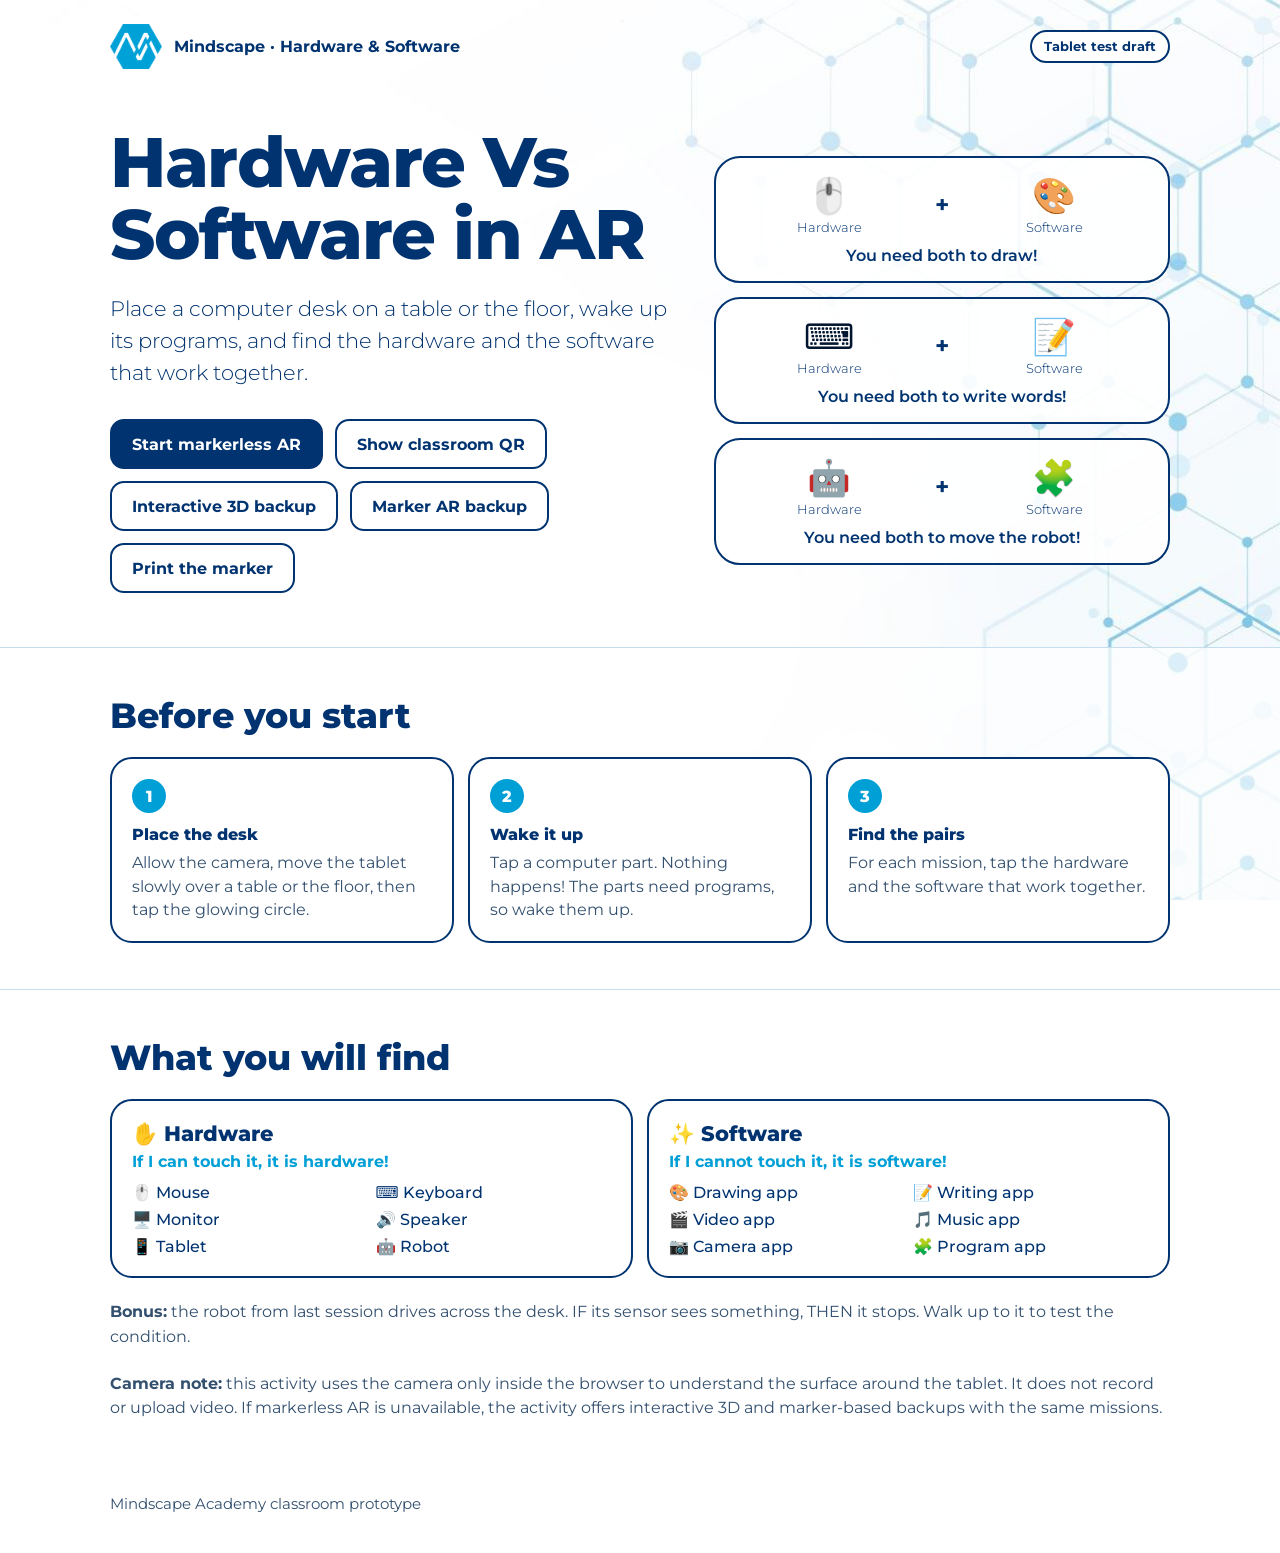
==== index.html @ 8cd68076 "Hardware & Software AR classroom activity "Wake up the desk": place a computer desk in AR, wake its " ====
<!doctype html>
<html lang="en">
<head>
  <meta charset="utf-8">
  <meta name="viewport" content="width=device-width, initial-scale=1">
  <meta name="theme-color" content="#003370">
  <meta name="description" content="A browser-based augmented reality activity about hardware and software for young learners.">
  <title>Hardware &amp; Software AR Explorer</title>
  <link rel="icon" type="image/png" href="assets/mindscape-mark.png">
  <link rel="stylesheet" href="styles.css?v=1">
</head>
<body>
  <header class="site-header shell">
    <div class="brand"><img class="brand-mark" src="assets/mindscape-mark.png" alt=""><span>Mindscape · Hardware &amp; Software</span></div>
    <span class="draft-tag">Tablet test draft</span>
  </header>

  <main>
    <section class="hero shell">
      <div>
        <h1>Hardware Vs Software in AR</h1>
        <p class="lead">Place a computer desk on a table or the floor, wake up its programs, and find the hardware and the software that work together.</p>
        <div class="actions">
          <a class="button button-primary" href="ar.html">Start markerless AR</a>
          <a class="button button-secondary" href="qr.html">Show classroom QR</a>
          <a class="button button-secondary" href="preview.html">Interactive 3D backup</a>
          <a class="button button-secondary" href="marker-ar.html">Marker AR backup</a>
          <a class="button button-secondary" href="marker.html">Print the marker</a>
        </div>
      </div>

      <div class="pairs" aria-label="Hardware and software pairs">
        <article class="pair"><div><span>🖱️</span><small>Hardware</small></div><b>+</b><div><span>🎨</span><small>Software</small></div><p>You need both to draw!</p></article>
        <article class="pair"><div><span>⌨️</span><small>Hardware</small></div><b>+</b><div><span>📝</span><small>Software</small></div><p>You need both to write words!</p></article>
        <article class="pair"><div><span>🤖</span><small>Hardware</small></div><b>+</b><div><span>🧩</span><small>Software</small></div><p>You need both to move the robot!</p></article>
      </div>
    </section>

    <section class="section">
      <div class="shell">
        <h2>Before you start</h2>
        <div class="steps">
          <article class="step"><span class="step-number">1</span><strong>Place the desk</strong><p>Allow the camera, move the tablet slowly over a table or the floor, then tap the glowing circle.</p></article>
          <article class="step"><span class="step-number">2</span><strong>Wake it up</strong><p>Tap a computer part. Nothing happens! The parts need programs, so wake them up.</p></article>
          <article class="step"><span class="step-number">3</span><strong>Find the pairs</strong><p>For each mission, tap the hardware and the software that work together.</p></article>
        </div>
      </div>
    </section>

    <section class="section">
      <div class="shell">
        <h2>What you will find</h2>
        <div class="kinds">
          <article class="kind">
            <h3>✋ Hardware</h3>
            <p class="rule">If I can touch it, it is hardware!</p>
            <ul><li>🖱️ Mouse</li><li>⌨️ Keyboard</li><li>🖥️ Monitor</li><li>🔊 Speaker</li><li>📱 Tablet</li><li>🤖 Robot</li></ul>
          </article>
          <article class="kind">
            <h3>✨ Software</h3>
            <p class="rule">If I cannot touch it, it is software!</p>
            <ul><li>🎨 Drawing app</li><li>📝 Writing app</li><li>🎬 Video app</li><li>🎵 Music app</li><li>📷 Camera app</li><li>🧩 Program app</li></ul>
          </article>
        </div>
        <p class="note"><strong>Bonus:</strong> the robot from last session drives across the desk. IF its sensor sees something, THEN it stops. Walk up to it to test the condition.</p>
        <p class="note"><strong>Camera note:</strong> this activity uses the camera only inside the browser to understand the surface around the tablet. It does not record or upload video. If markerless AR is unavailable, the activity offers interactive 3D and marker-based backups with the same missions.</p>
      </div>
    </section>
  </main>

  <footer class="shell">Mindscape Academy classroom prototype</footer>
</body>
</html>
---- styles.css ----
/* Landing page. The look follows the Mindscape lesson slides: white page with the
   pale hexagon network, navy titles, light body text, navy-outlined cards. */
@font-face {
  font-family: "Montserrat";
  src: url("assets/fonts/montserrat-var.woff2") format("woff2");
  font-weight: 100 900;
  font-display: swap;
}

:root {
  color-scheme: light;
  --navy: #003370;
  --brand: #009fd6;
  --ink: #00152f;
  --muted: #33506f;
  --line: #c5ddec;
}

* { box-sizing: border-box; }

html { font-family: Montserrat, ui-sans-serif, system-ui, -apple-system, "Segoe UI", sans-serif; }

body {
  margin: 0;
  min-height: 100vh;
  color: var(--ink);
  background: #ffffff url("assets/hex-background.jpg") right top / cover no-repeat fixed;
}

a { color: inherit; }

.shell {
  width: min(1060px, calc(100% - 32px));
  margin: 0 auto;
}

.site-header {
  display: flex;
  align-items: center;
  justify-content: space-between;
  gap: 18px;
  padding: 24px 0;
}

.brand {
  display: flex;
  align-items: center;
  gap: 12px;
  font-weight: 700;
  color: var(--navy);
}

.brand-mark { width: 52px; height: auto; }

.draft-tag {
  padding: 7px 12px;
  border: 2px solid var(--navy);
  border-radius: 999px;
  color: var(--navy);
  background: white;
  font-size: .8rem;
  font-weight: 700;
}

.hero {
  display: grid;
  grid-template-columns: minmax(0, 1.1fr) minmax(320px, .9fr);
  gap: 46px;
  align-items: center;
  padding: 34px 0 54px;
}

h1 {
  max-width: 720px;
  margin: 0;
  color: var(--navy);
  font-size: clamp(2.3rem, 6.4vw, 4.4rem);
  font-weight: 800;
  line-height: 1.02;
  letter-spacing: -.02em;
}

.lead {
  max-width: 620px;
  margin: 22px 0 0;
  color: var(--navy);
  font-size: clamp(1.05rem, 2.3vw, 1.3rem);
  font-weight: 300;
  line-height: 1.55;
}

.actions {
  display: flex;
  flex-wrap: wrap;
  gap: 12px;
  margin-top: 30px;
}

.button {
  display: inline-flex;
  min-height: 50px;
  align-items: center;
  justify-content: center;
  padding: 0 20px;
  border: 2px solid var(--navy);
  border-radius: 14px;
  font-size: 1rem;
  font-weight: 700;
  text-decoration: none;
  cursor: pointer;
}

.button-primary { color: white; background: var(--navy); }
.button-secondary { color: var(--navy); background: white; }

/* The "Let's think!" cards from the slides: hardware + software = it works. */
.pairs { display: grid; gap: 14px; }

.pair {
  display: grid;
  grid-template-columns: 1fr auto 1fr;
  align-items: center;
  gap: 6px 10px;
  padding: 16px 18px;
  border: 2px solid var(--navy);
  border-radius: 26px;
  background: rgba(255,255,255,.9);
  text-align: center;
}

.pair span { display: block; font-size: 2.2rem; }
.pair small { color: var(--navy); font-weight: 300; }
.pair b { color: var(--navy); font-size: 1.5rem; }
.pair p { grid-column: 1 / -1; margin: 4px 0 0; color: var(--navy); font-weight: 600; }

.section {
  padding: 46px 0;
  border-top: 1px solid var(--line);
  background: rgba(255,255,255,.72);
}

.section h2 {
  margin: 0 0 20px;
  color: var(--navy);
  font-size: clamp(1.55rem, 4vw, 2.2rem);
  font-weight: 800;
}

.steps, .kinds { display: grid; gap: 14px; }
.steps { grid-template-columns: repeat(3, 1fr); }
.kinds { grid-template-columns: repeat(2, 1fr); }

.step, .kind {
  padding: 20px;
  border: 2px solid var(--navy);
  border-radius: 22px;
  background: white;
}

.step-number {
  display: grid;
  width: 34px;
  height: 34px;
  place-items: center;
  margin-bottom: 12px;
  border-radius: 50%;
  color: white;
  background: var(--brand);
  font-weight: 800;
}

.step strong { color: var(--navy); font-weight: 800; }
.step p { margin: 7px 0 0; color: var(--muted); line-height: 1.45; }

.kind h3 { margin: 0; color: var(--navy); font-size: 1.3rem; font-weight: 800; }
.kind .rule { margin: 6px 0 12px; color: var(--brand); font-weight: 700; }
.kind ul { display: grid; grid-template-columns: repeat(2, 1fr); gap: 8px; margin: 0; padding: 0; list-style: none; color: var(--navy); font-weight: 500; }

.note {
  margin: 22px 0 0;
  color: var(--muted);
  line-height: 1.55;
}

footer {
  padding: 28px 0 40px;
  color: var(--muted);
  font-size: .92rem;
}

@media (max-width: 760px) {
  .hero { grid-template-columns: 1fr; padding-top: 18px; }
  .steps, .kinds { grid-template-columns: 1fr; }
  .site-header { align-items: flex-start; }
}

@media (max-width: 420px) {
  .shell { width: min(100% - 22px, 1060px); }
  .draft-tag { display: none; }
  .actions { display: grid; }
  .button { width: 100%; }
}
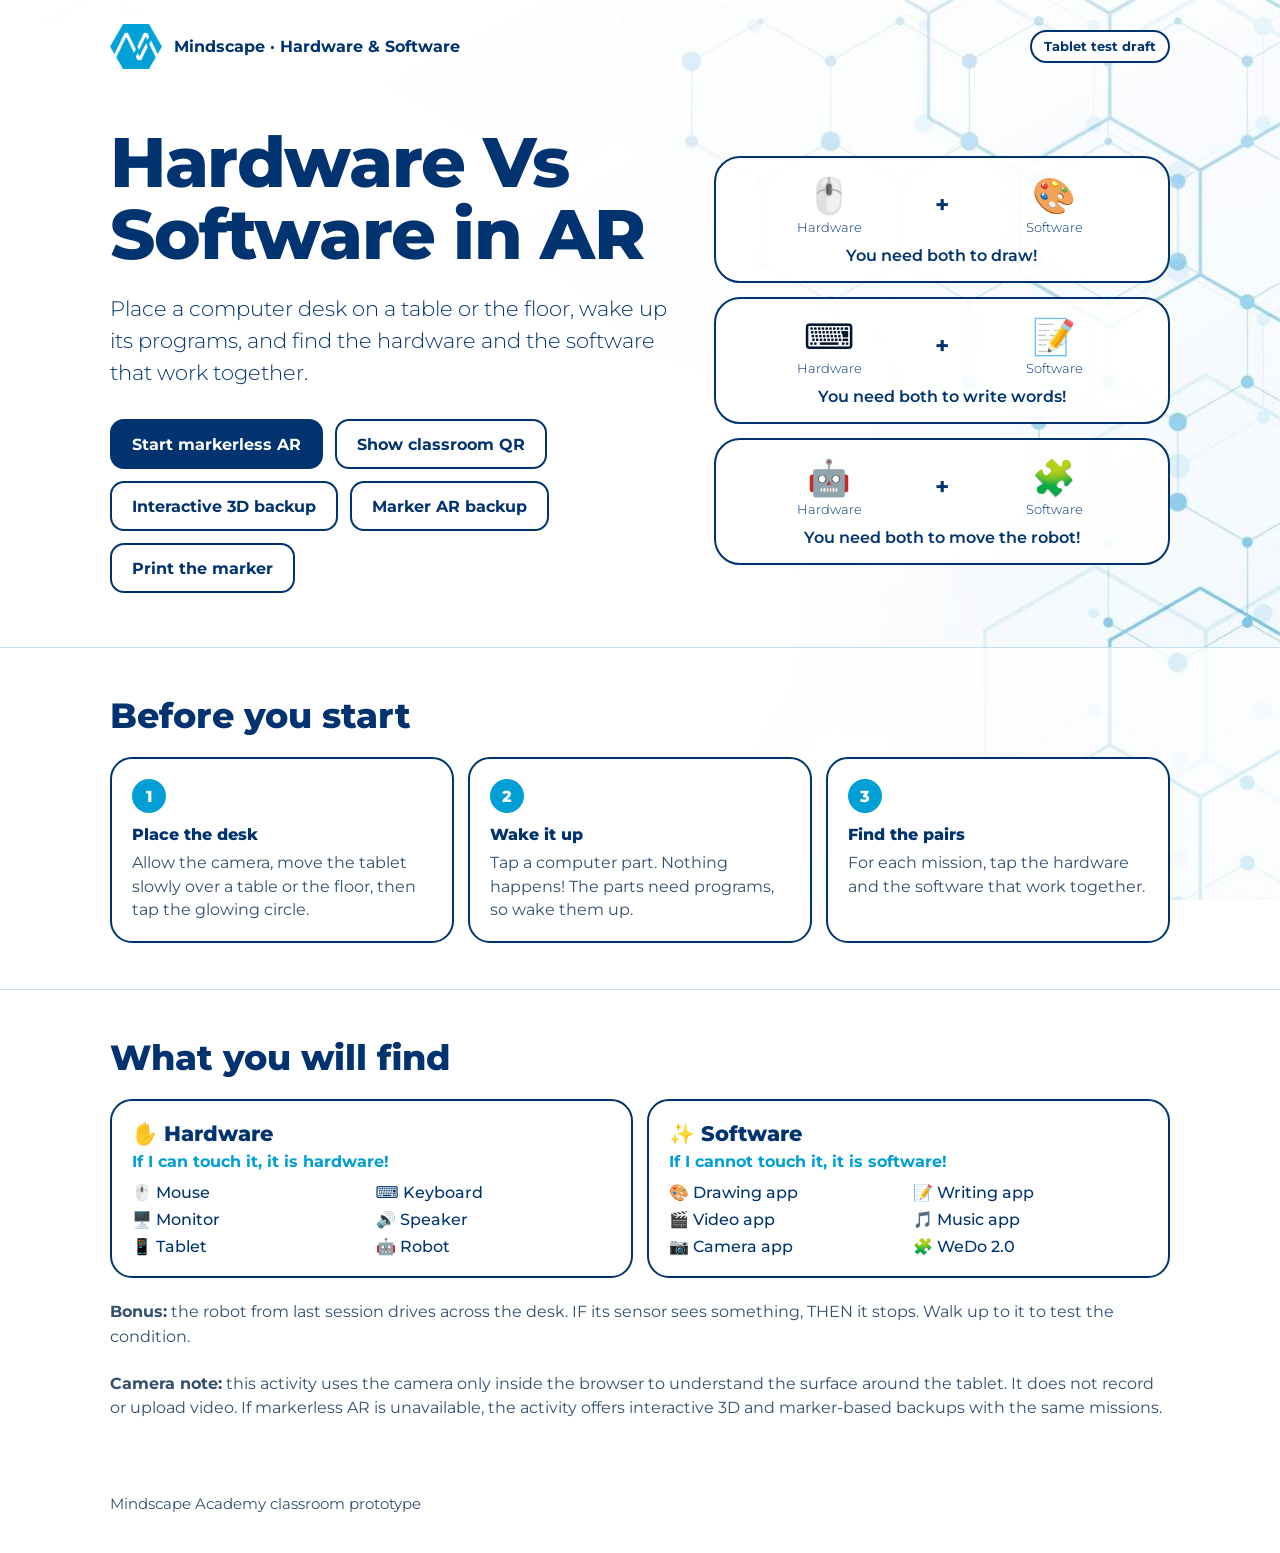
==== commit b408f282: "Call the program app WeDo 2.0 and show the rover program from the slide The blocks above the rover a" ====
--- a/index.html
+++ b/index.html
@@ -7,7 +7,7 @@
   <meta name="description" content="A browser-based augmented reality activity about hardware and software for young learners.">
   <title>Hardware &amp; Software AR Explorer</title>
   <link rel="icon" type="image/png" href="assets/mindscape-mark.png">
-  <link rel="stylesheet" href="styles.css?v=1">
+  <link rel="stylesheet" href="styles.css?v=2">
 </head>
 <body>
   <header class="site-header shell">
@@ -59,7 +59,7 @@
           <article class="kind">
             <h3>✨ Software</h3>
             <p class="rule">If I cannot touch it, it is software!</p>
-            <ul><li>🎨 Drawing app</li><li>📝 Writing app</li><li>🎬 Video app</li><li>🎵 Music app</li><li>📷 Camera app</li><li>🧩 Program app</li></ul>
+            <ul><li>🎨 Drawing app</li><li>📝 Writing app</li><li>🎬 Video app</li><li>🎵 Music app</li><li>📷 Camera app</li><li>🧩 WeDo 2.0</li></ul>
           </article>
         </div>
         <p class="note"><strong>Bonus:</strong> the robot from last session drives across the desk. IF its sensor sees something, THEN it stops. Walk up to it to test the condition.</p>
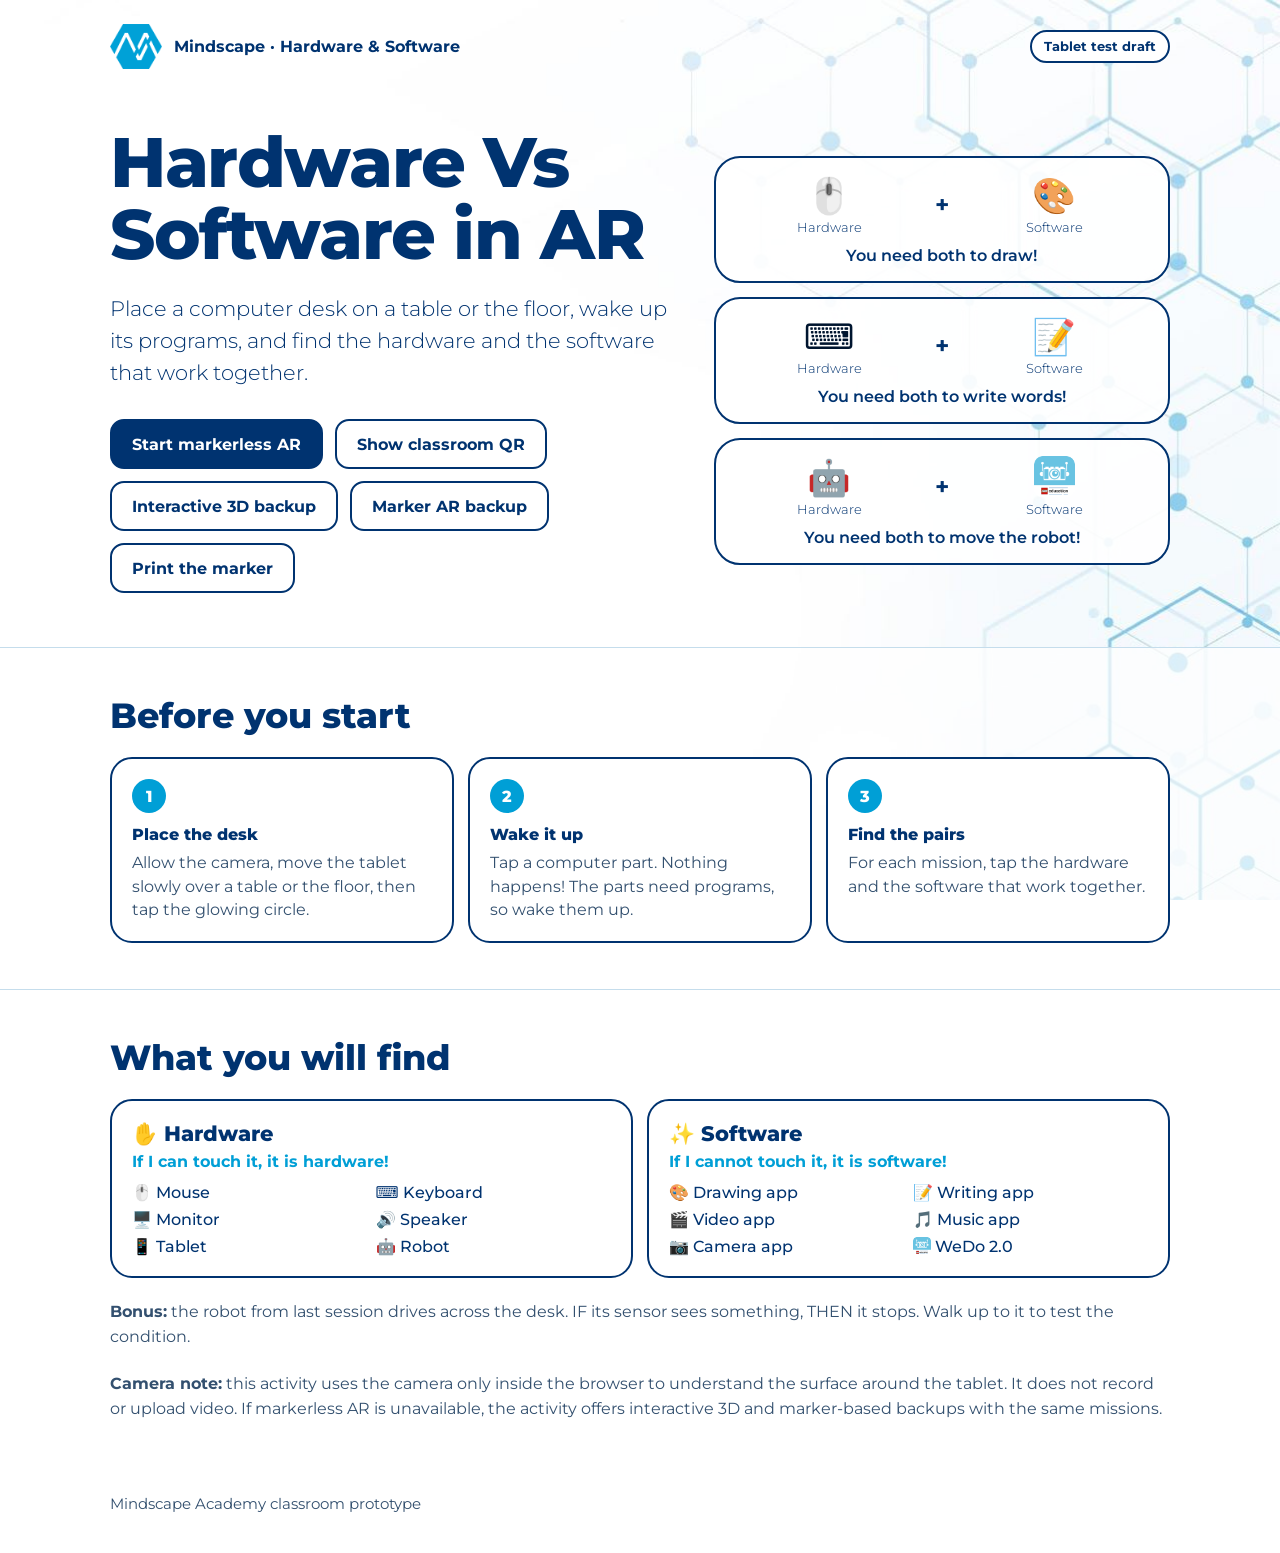
==== commit 6b4642e3: "Show the WeDo 2.0 app icon on its tile Co-Authored-By: Claude Opus 5.5 <noreply@anthropic.com>" ====
--- a/index.html
+++ b/index.html
@@ -7,7 +7,7 @@
   <meta name="description" content="A browser-based augmented reality activity about hardware and software for young learners.">
   <title>Hardware &amp; Software AR Explorer</title>
   <link rel="icon" type="image/png" href="assets/mindscape-mark.png">
-  <link rel="stylesheet" href="styles.css?v=2">
+  <link rel="stylesheet" href="styles.css?v=3">
 </head>
 <body>
   <header class="site-header shell">
@@ -32,7 +32,7 @@
       <div class="pairs" aria-label="Hardware and software pairs">
         <article class="pair"><div><span>🖱️</span><small>Hardware</small></div><b>+</b><div><span>🎨</span><small>Software</small></div><p>You need both to draw!</p></article>
         <article class="pair"><div><span>⌨️</span><small>Hardware</small></div><b>+</b><div><span>📝</span><small>Software</small></div><p>You need both to write words!</p></article>
-        <article class="pair"><div><span>🤖</span><small>Hardware</small></div><b>+</b><div><span>🧩</span><small>Software</small></div><p>You need both to move the robot!</p></article>
+        <article class="pair"><div><span>🤖</span><small>Hardware</small></div><b>+</b><div><span><img class="app-icon" src="assets/wedo-icon.png" alt="WeDo 2.0"></span><small>Software</small></div><p>You need both to move the robot!</p></article>
       </div>
     </section>
 
@@ -59,7 +59,7 @@
           <article class="kind">
             <h3>✨ Software</h3>
             <p class="rule">If I cannot touch it, it is software!</p>
-            <ul><li>🎨 Drawing app</li><li>📝 Writing app</li><li>🎬 Video app</li><li>🎵 Music app</li><li>📷 Camera app</li><li>🧩 WeDo 2.0</li></ul>
+            <ul><li>🎨 Drawing app</li><li>📝 Writing app</li><li>🎬 Video app</li><li>🎵 Music app</li><li>📷 Camera app</li><li><img class="app-icon" src="assets/wedo-icon.png" alt=""> WeDo 2.0</li></ul>
           </article>
         </div>
         <p class="note"><strong>Bonus:</strong> the robot from last session drives across the desk. IF its sensor sees something, THEN it stops. Walk up to it to test the condition.</p>
--- a/styles.css
+++ b/styles.css
@@ -129,6 +129,7 @@
 }
 
 .pair span { display: block; font-size: 2.2rem; }
+.app-icon { height: 1.15em; border-radius: .22em; vertical-align: -.2em; }
 .pair small { color: var(--navy); font-weight: 300; }
 .pair b { color: var(--navy); font-size: 1.5rem; }
 .pair p { grid-column: 1 / -1; margin: 4px 0 0; color: var(--navy); font-weight: 600; }
